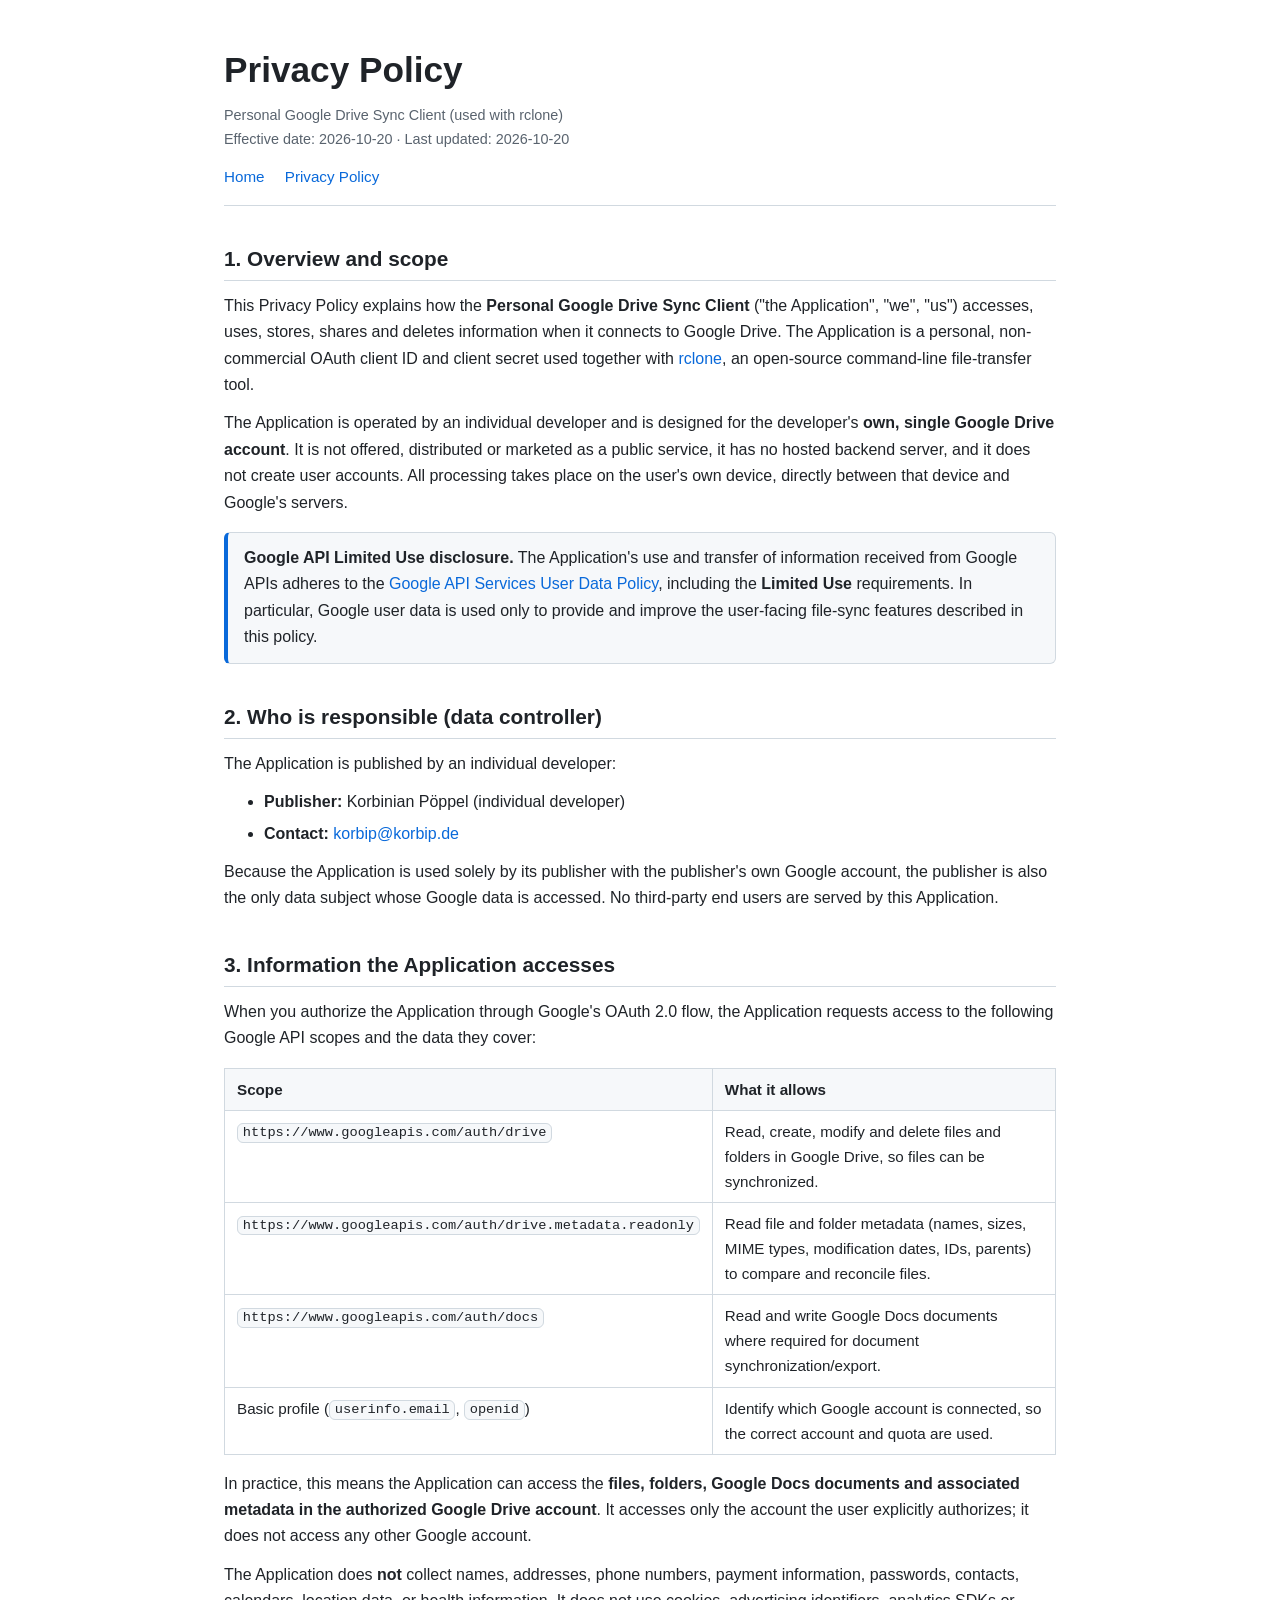
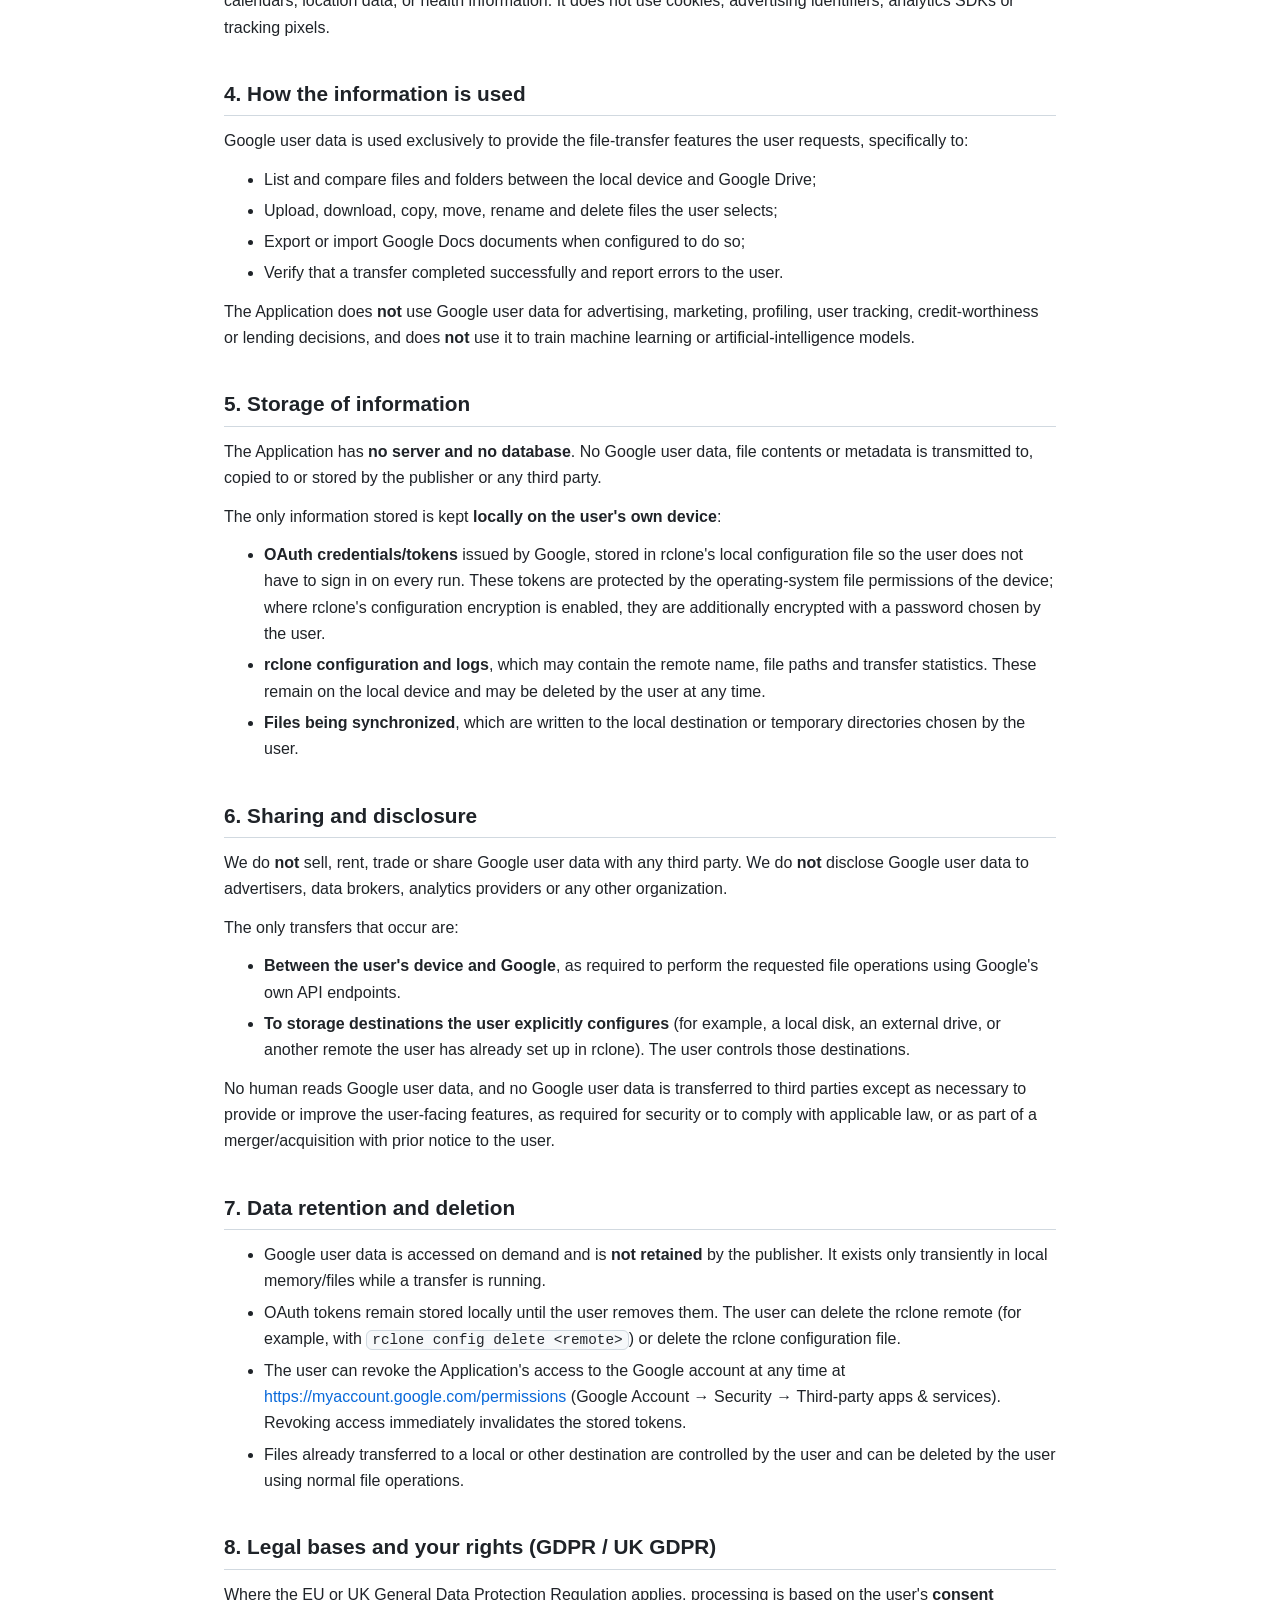
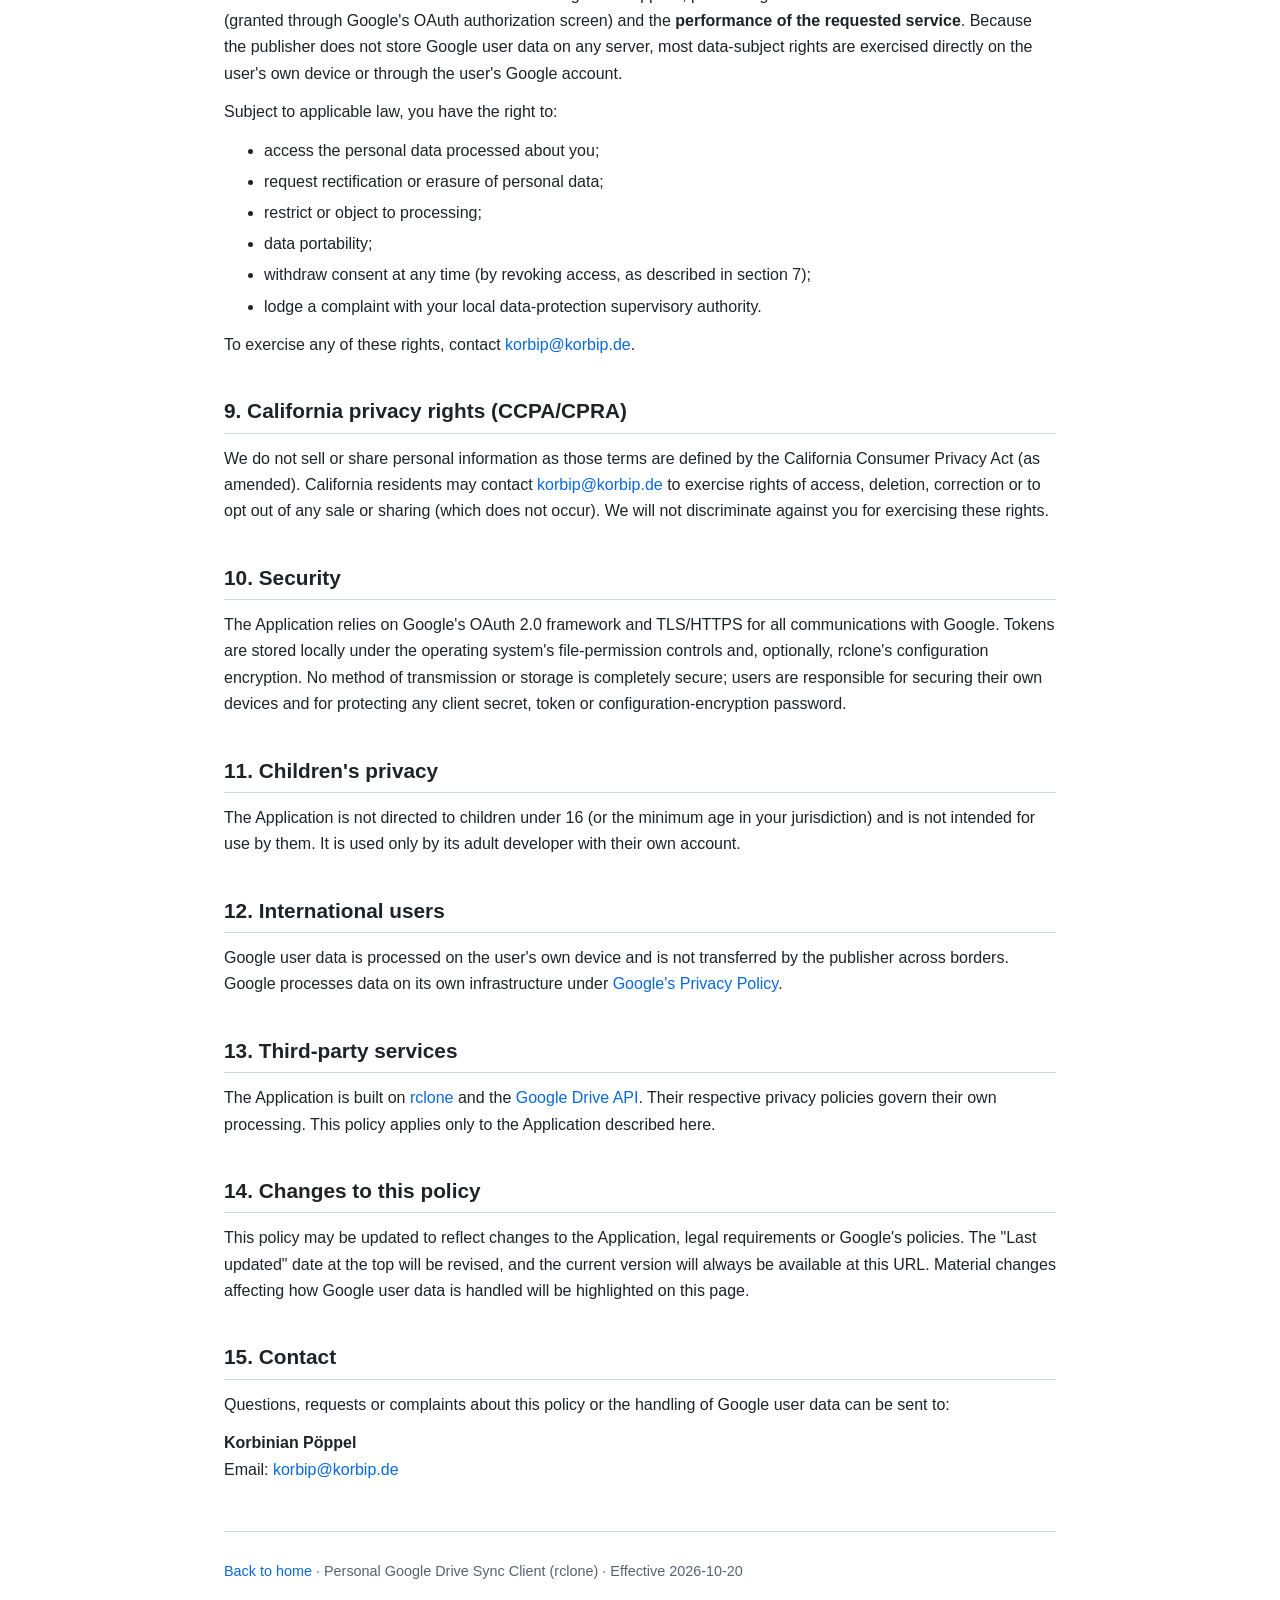
==== privacy.html @ c734d32d "Add GitHub Pages home page and privacy policy for Google OAuth" ====
<!DOCTYPE html>
<html lang="en">
<head>
  <meta charset="utf-8">
  <meta name="viewport" content="width=device-width, initial-scale=1">
  <title>Privacy Policy — Personal Google Drive Sync Client (rclone)</title>
  <meta name="description" content="Privacy policy for a personal, single-user Google Drive API client used with rclone, including Google API Limited Use disclosures.">
  <link rel="stylesheet" href="style.css">
</head>
<body>
<main>
  <header>
    <h1>Privacy Policy</h1>
    <p class="meta">
      Personal Google Drive Sync Client (used with rclone)<br>
      Effective date: 2026-10-20 &middot; Last updated: 2026-10-20
    </p>
    <nav>
      <a href="index.html">Home</a>
      <a href="privacy.html">Privacy Policy</a>
    </nav>
  </header>

  <section>
    <h2>1. Overview and scope</h2>
    <p>
      This Privacy Policy explains how the <strong>Personal Google Drive Sync
      Client</strong> ("the Application", "we", "us") accesses, uses, stores,
      shares and deletes information when it connects to Google Drive. The
      Application is a personal, non-commercial OAuth client ID and client secret
      used together with <a href="https://rclone.org/" rel="noopener">rclone</a>,
      an open-source command-line file-transfer tool.
    </p>
    <p>
      The Application is operated by an individual developer and is designed for
      the developer's <strong>own, single Google Drive account</strong>. It is not
      offered, distributed or marketed as a public service, it has no hosted
      backend server, and it does not create user accounts. All processing takes
      place on the user's own device, directly between that device and Google's
      servers.
    </p>
    <div class="note">
      <strong>Google API Limited Use disclosure.</strong>
      The Application's use and transfer of information received from Google APIs
      adheres to the
      <a href="https://developers.google.com/terms/api-services-user-data-policy" rel="noopener">Google API Services User Data Policy</a>,
      including the <strong>Limited Use</strong> requirements. In particular, Google
      user data is used only to provide and improve the user-facing file-sync
      features described in this policy.
    </div>
  </section>

  <section>
    <h2>2. Who is responsible (data controller)</h2>
    <p>
      The Application is published by an individual developer:
    </p>
    <ul>
      <li><strong>Publisher:</strong> Korbinian Pöppel (individual developer)</li>
      <li><strong>Contact:</strong> <a href="mailto:korbip@korbip.de">korbip@korbip.de</a></li>
    </ul>
    <p>
      Because the Application is used solely by its publisher with the
      publisher's own Google account, the publisher is also the only data subject
      whose Google data is accessed. No third-party end users are served by this
      Application.
    </p>
  </section>

  <section>
    <h2>3. Information the Application accesses</h2>
    <p>
      When you authorize the Application through Google's OAuth 2.0 flow, the
      Application requests access to the following Google API scopes and the data
      they cover:
    </p>
    <table>
      <tr>
        <th>Scope</th>
        <th>What it allows</th>
      </tr>
      <tr>
        <td><code>https://www.googleapis.com/auth/drive</code></td>
        <td>Read, create, modify and delete files and folders in Google Drive, so files can be synchronized.</td>
      </tr>
      <tr>
        <td><code>https://www.googleapis.com/auth/drive.metadata.readonly</code></td>
        <td>Read file and folder metadata (names, sizes, MIME types, modification dates, IDs, parents) to compare and reconcile files.</td>
      </tr>
      <tr>
        <td><code>https://www.googleapis.com/auth/docs</code></td>
        <td>Read and write Google Docs documents where required for document synchronization/export.</td>
      </tr>
      <tr>
        <td>Basic profile (<code>userinfo.email</code>, <code>openid</code>)</td>
        <td>Identify which Google account is connected, so the correct account and quota are used.</td>
      </tr>
    </table>
    <p>
      In practice, this means the Application can access the <strong>files,
      folders, Google Docs documents and associated metadata in the authorized
      Google Drive account</strong>. It accesses only the account the user
      explicitly authorizes; it does not access any other Google account.
    </p>
    <p>
      The Application does <strong>not</strong> collect names, addresses, phone
      numbers, payment information, passwords, contacts, calendars, location data,
      or health information. It does not use cookies, advertising identifiers,
      analytics SDKs or tracking pixels.
    </p>
  </section>

  <section>
    <h2>4. How the information is used</h2>
    <p>Google user data is used exclusively to provide the file-transfer features the user requests, specifically to:</p>
    <ul>
      <li>List and compare files and folders between the local device and Google Drive;</li>
      <li>Upload, download, copy, move, rename and delete files the user selects;</li>
      <li>Export or import Google Docs documents when configured to do so;</li>
      <li>Verify that a transfer completed successfully and report errors to the user.</li>
    </ul>
    <p>
      The Application does <strong>not</strong> use Google user data for
      advertising, marketing, profiling, user tracking, credit-worthiness or
      lending decisions, and does <strong>not</strong> use it to train machine
      learning or artificial-intelligence models.
    </p>
  </section>

  <section>
    <h2>5. Storage of information</h2>
    <p>
      The Application has <strong>no server and no database</strong>. No Google
      user data, file contents or metadata is transmitted to, copied to or stored
      by the publisher or any third party.
    </p>
    <p>The only information stored is kept <strong>locally on the user's own device</strong>:</p>
    <ul>
      <li>
        <strong>OAuth credentials/tokens</strong> issued by Google, stored in
        rclone's local configuration file so the user does not have to sign in on
        every run. These tokens are protected by the operating-system file
        permissions of the device; where rclone's configuration encryption is
        enabled, they are additionally encrypted with a password chosen by the
        user.
      </li>
      <li>
        <strong>rclone configuration and logs</strong>, which may contain the
        remote name, file paths and transfer statistics. These remain on the local
        device and may be deleted by the user at any time.
      </li>
      <li>
        <strong>Files being synchronized</strong>, which are written to the local
        destination or temporary directories chosen by the user.
      </li>
    </ul>
  </section>

  <section>
    <h2>6. Sharing and disclosure</h2>
    <p>
      We do <strong>not</strong> sell, rent, trade or share Google user data with
      any third party. We do <strong>not</strong> disclose Google user data to
      advertisers, data brokers, analytics providers or any other organization.
    </p>
    <p>
      The only transfers that occur are:
    </p>
    <ul>
      <li>
        <strong>Between the user's device and Google</strong>, as required to
        perform the requested file operations using Google's own API endpoints.
      </li>
      <li>
        <strong>To storage destinations the user explicitly configures</strong>
        (for example, a local disk, an external drive, or another remote the user
        has already set up in rclone). The user controls those destinations.
      </li>
    </ul>
    <p>
      No human reads Google user data, and no Google user data is transferred to
      third parties except as necessary to provide or improve the user-facing
      features, as required for security or to comply with applicable law, or as
      part of a merger/acquisition with prior notice to the user.
    </p>
  </section>

  <section>
    <h2>7. Data retention and deletion</h2>
    <ul>
      <li>
        Google user data is accessed on demand and is <strong>not retained</strong>
        by the publisher. It exists only transiently in local memory/files while a
        transfer is running.
      </li>
      <li>
        OAuth tokens remain stored locally until the user removes them. The user
        can delete the rclone remote (for example, with <code>rclone config
        delete &lt;remote&gt;</code>) or delete the rclone configuration file.
      </li>
      <li>
        The user can revoke the Application's access to the Google account at any
        time at
        <a href="https://myaccount.google.com/permissions" rel="noopener">https://myaccount.google.com/permissions</a>
        (Google Account &rarr; Security &rarr; Third-party apps &amp; services).
        Revoking access immediately invalidates the stored tokens.
      </li>
      <li>
        Files already transferred to a local or other destination are controlled
        by the user and can be deleted by the user using normal file operations.
      </li>
    </ul>
  </section>

  <section>
    <h2>8. Legal bases and your rights (GDPR / UK GDPR)</h2>
    <p>
      Where the EU or UK General Data Protection Regulation applies, processing is
      based on the user's <strong>consent</strong> (granted through Google's OAuth
      authorization screen) and the <strong>performance of the requested
      service</strong>. Because the publisher does not store Google user data on
      any server, most data-subject rights are exercised directly on the user's
      own device or through the user's Google account.
    </p>
    <p>Subject to applicable law, you have the right to:</p>
    <ul>
      <li>access the personal data processed about you;</li>
      <li>request rectification or erasure of personal data;</li>
      <li>restrict or object to processing;</li>
      <li>data portability;</li>
      <li>withdraw consent at any time (by revoking access, as described in section 7);</li>
      <li>lodge a complaint with your local data-protection supervisory authority.</li>
    </ul>
    <p>
      To exercise any of these rights, contact
      <a href="mailto:korbip@korbip.de">korbip@korbip.de</a>.
    </p>
  </section>

  <section>
    <h2>9. California privacy rights (CCPA/CPRA)</h2>
    <p>
      We do not sell or share personal information as those terms are defined by
      the California Consumer Privacy Act (as amended). California residents may
      contact <a href="mailto:korbip@korbip.de">korbip@korbip.de</a> to exercise
      rights of access, deletion, correction or to opt out of any sale or sharing
      (which does not occur). We will not discriminate against you for exercising
      these rights.
    </p>
  </section>

  <section>
    <h2>10. Security</h2>
    <p>
      The Application relies on Google's OAuth 2.0 framework and TLS/HTTPS for all
      communications with Google. Tokens are stored locally under the operating
      system's file-permission controls and, optionally, rclone's configuration
      encryption. No method of transmission or storage is completely secure;
      users are responsible for securing their own devices and for protecting any
      client secret, token or configuration-encryption password.
    </p>
  </section>

  <section>
    <h2>11. Children's privacy</h2>
    <p>
      The Application is not directed to children under 16 (or the minimum age in
      your jurisdiction) and is not intended for use by them. It is used only by
      its adult developer with their own account.
    </p>
  </section>

  <section>
    <h2>12. International users</h2>
    <p>
      Google user data is processed on the user's own device and is not
      transferred by the publisher across borders. Google processes data on its
      own infrastructure under
      <a href="https://policies.google.com/privacy" rel="noopener">Google's Privacy Policy</a>.
    </p>
  </section>

  <section>
    <h2>13. Third-party services</h2>
    <p>
      The Application is built on
      <a href="https://rclone.org/" rel="noopener">rclone</a> and the
      <a href="https://developers.google.com/drive" rel="noopener">Google Drive API</a>.
      Their respective privacy policies govern their own processing. This policy
      applies only to the Application described here.
    </p>
  </section>

  <section>
    <h2>14. Changes to this policy</h2>
    <p>
      This policy may be updated to reflect changes to the Application, legal
      requirements or Google's policies. The "Last updated" date at the top will
      be revised, and the current version will always be available at this URL.
      Material changes affecting how Google user data is handled will be
      highlighted on this page.
    </p>
  </section>

  <section>
    <h2>15. Contact</h2>
    <p>
      Questions, requests or complaints about this policy or the handling of
      Google user data can be sent to:
    </p>
    <p>
      <strong>Korbinian Pöppel</strong><br>
      Email: <a href="mailto:korbip@korbip.de">korbip@korbip.de</a>
    </p>
  </section>

  <footer>
    <p>
      <a href="index.html">Back to home</a> &middot;
      Personal Google Drive Sync Client (rclone) &middot;
      Effective 2026-10-20
    </p>
  </footer>
</main>
</body>
</html>
---- style.css ----
/* Shared stylesheet for the rclone Google Drive client pages.
   Kept intentionally simple so it renders reliably on GitHub Pages. */

:root {
  --bg: #ffffff;
  --fg: #1f2328;
  --muted: #59636e;
  --accent: #0969da;
  --border: #d1d9e0;
  --code-bg: #f6f8fa;
  --max-width: 52rem;
}

@media (prefers-color-scheme: dark) {
  :root {
    --bg: #0d1117;
    --fg: #e6edf3;
    --muted: #9198a1;
    --accent: #4493f8;
    --border: #3d444d;
    --code-bg: #151b23;
  }
}

* {
  box-sizing: border-box;
}

html {
  -webkit-text-size-adjust: 100%;
}

body {
  margin: 0;
  background: var(--bg);
  color: var(--fg);
  font-family: -apple-system, BlinkMacSystemFont, "Segoe UI", "Noto Sans",
    Helvetica, Arial, sans-serif;
  font-size: 16px;
  line-height: 1.65;
  padding: 2rem 1rem 4rem;
}

main {
  max-width: var(--max-width);
  margin: 0 auto;
}

header {
  border-bottom: 1px solid var(--border);
  margin-bottom: 2rem;
  padding-bottom: 1rem;
}

h1 {
  font-size: 1.9rem;
  line-height: 1.25;
  margin: 0 0 0.25rem;
}

h2 {
  font-size: 1.3rem;
  margin: 2.25rem 0 0.75rem;
  padding-bottom: 0.25rem;
  border-bottom: 1px solid var(--border);
}

h3 {
  font-size: 1.05rem;
  margin: 1.5rem 0 0.5rem;
}

p,
ul,
ol {
  margin: 0.75rem 0;
}

li {
  margin: 0.3rem 0;
}

a {
  color: var(--accent);
  text-decoration: none;
}

a:hover {
  text-decoration: underline;
}

code {
  background: var(--code-bg);
  border: 1px solid var(--border);
  border-radius: 6px;
  padding: 0.1em 0.35em;
  font-size: 0.9em;
  font-family: ui-monospace, SFMono-Regular, "SF Mono", Menlo, Consolas,
    "Liberation Mono", monospace;
}

.note {
  background: var(--code-bg);
  border: 1px solid var(--border);
  border-left: 4px solid var(--accent);
  border-radius: 6px;
  padding: 0.75rem 1rem;
  margin: 1rem 0;
  color: var(--fg);
}

.meta {
  color: var(--muted);
  font-size: 0.9rem;
}

nav {
  margin-top: 0.75rem;
  font-size: 0.95rem;
}

nav a {
  margin-right: 1rem;
}

footer {
  border-top: 1px solid var(--border);
  margin-top: 3rem;
  padding-top: 1rem;
  color: var(--muted);
  font-size: 0.9rem;
}

table {
  border-collapse: collapse;
  width: 100%;
  margin: 1rem 0;
  font-size: 0.95rem;
}

th,
td {
  border: 1px solid var(--border);
  padding: 0.5rem 0.75rem;
  text-align: left;
  vertical-align: top;
}

th {
  background: var(--code-bg);
}

@media (min-width: 640px) {
  body {
    padding: 3rem 2rem 5rem;
  }
  h1 {
    font-size: 2.2rem;
  }
}
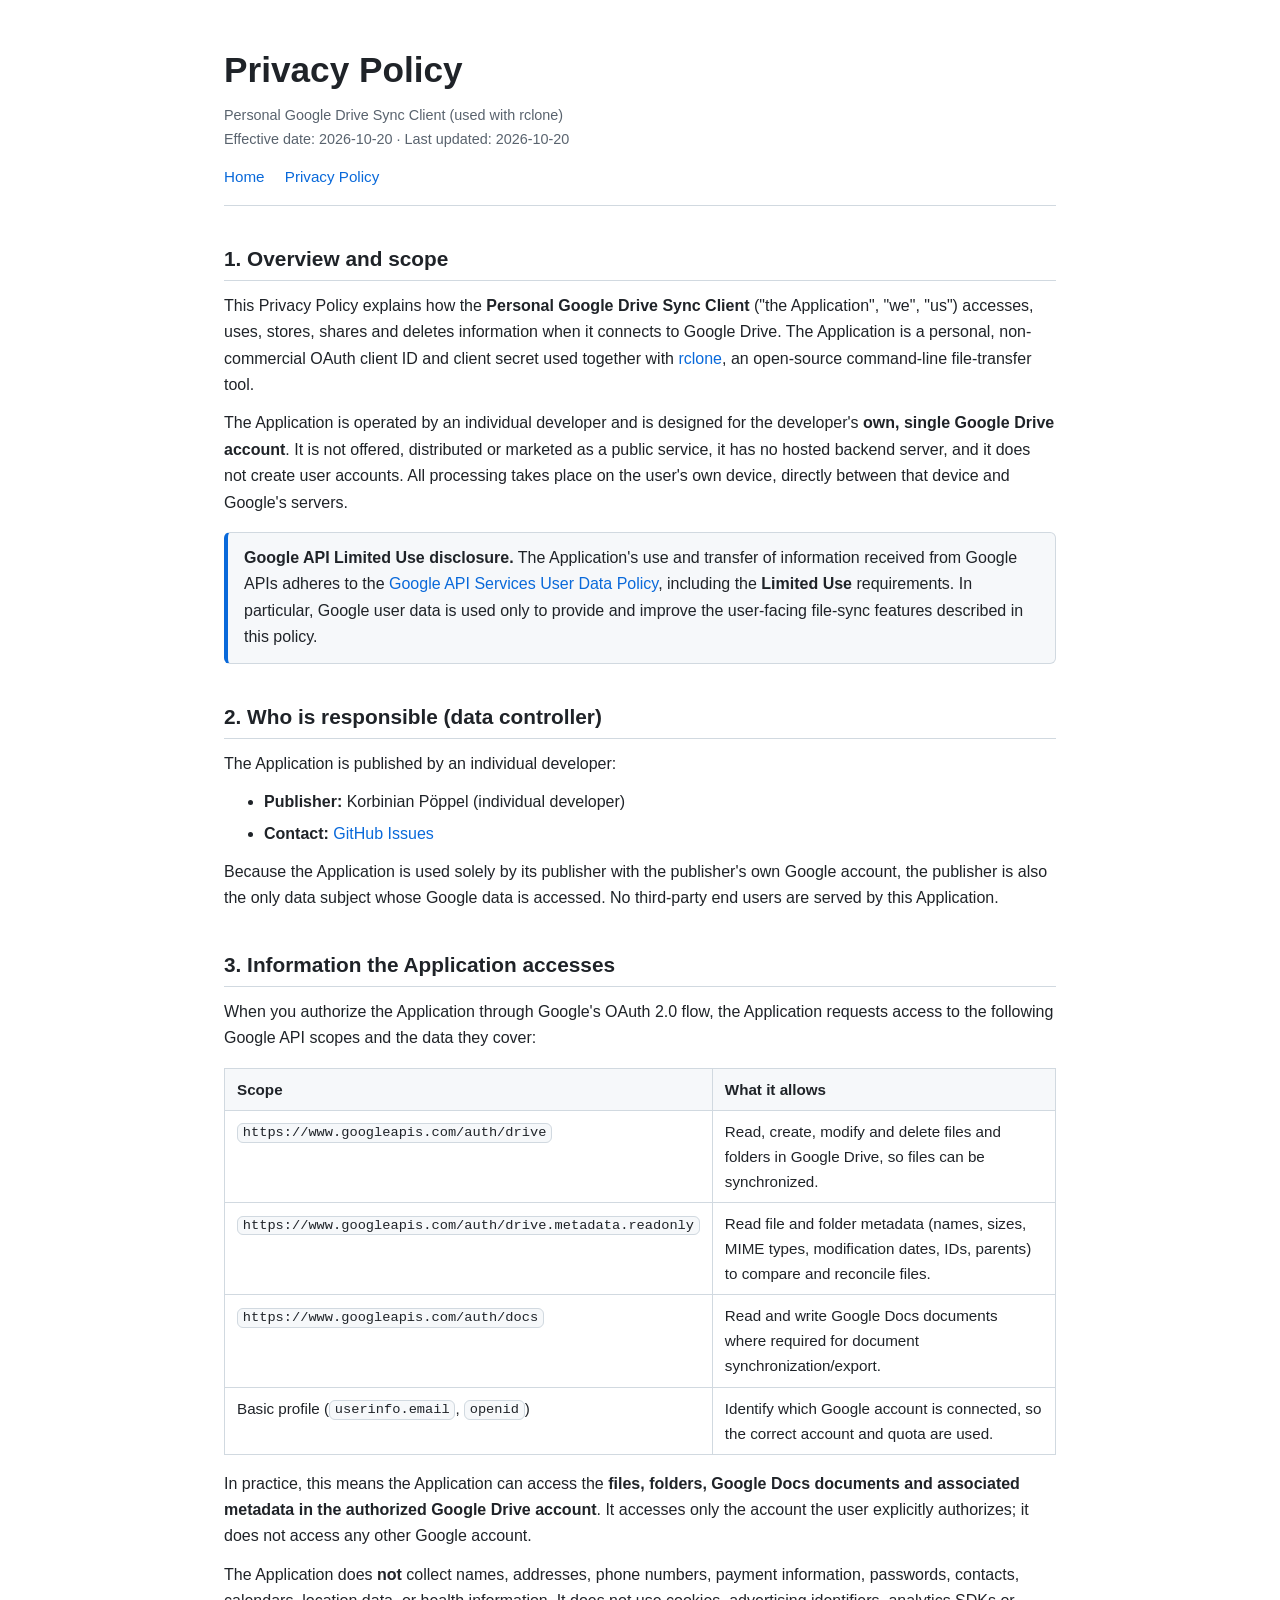
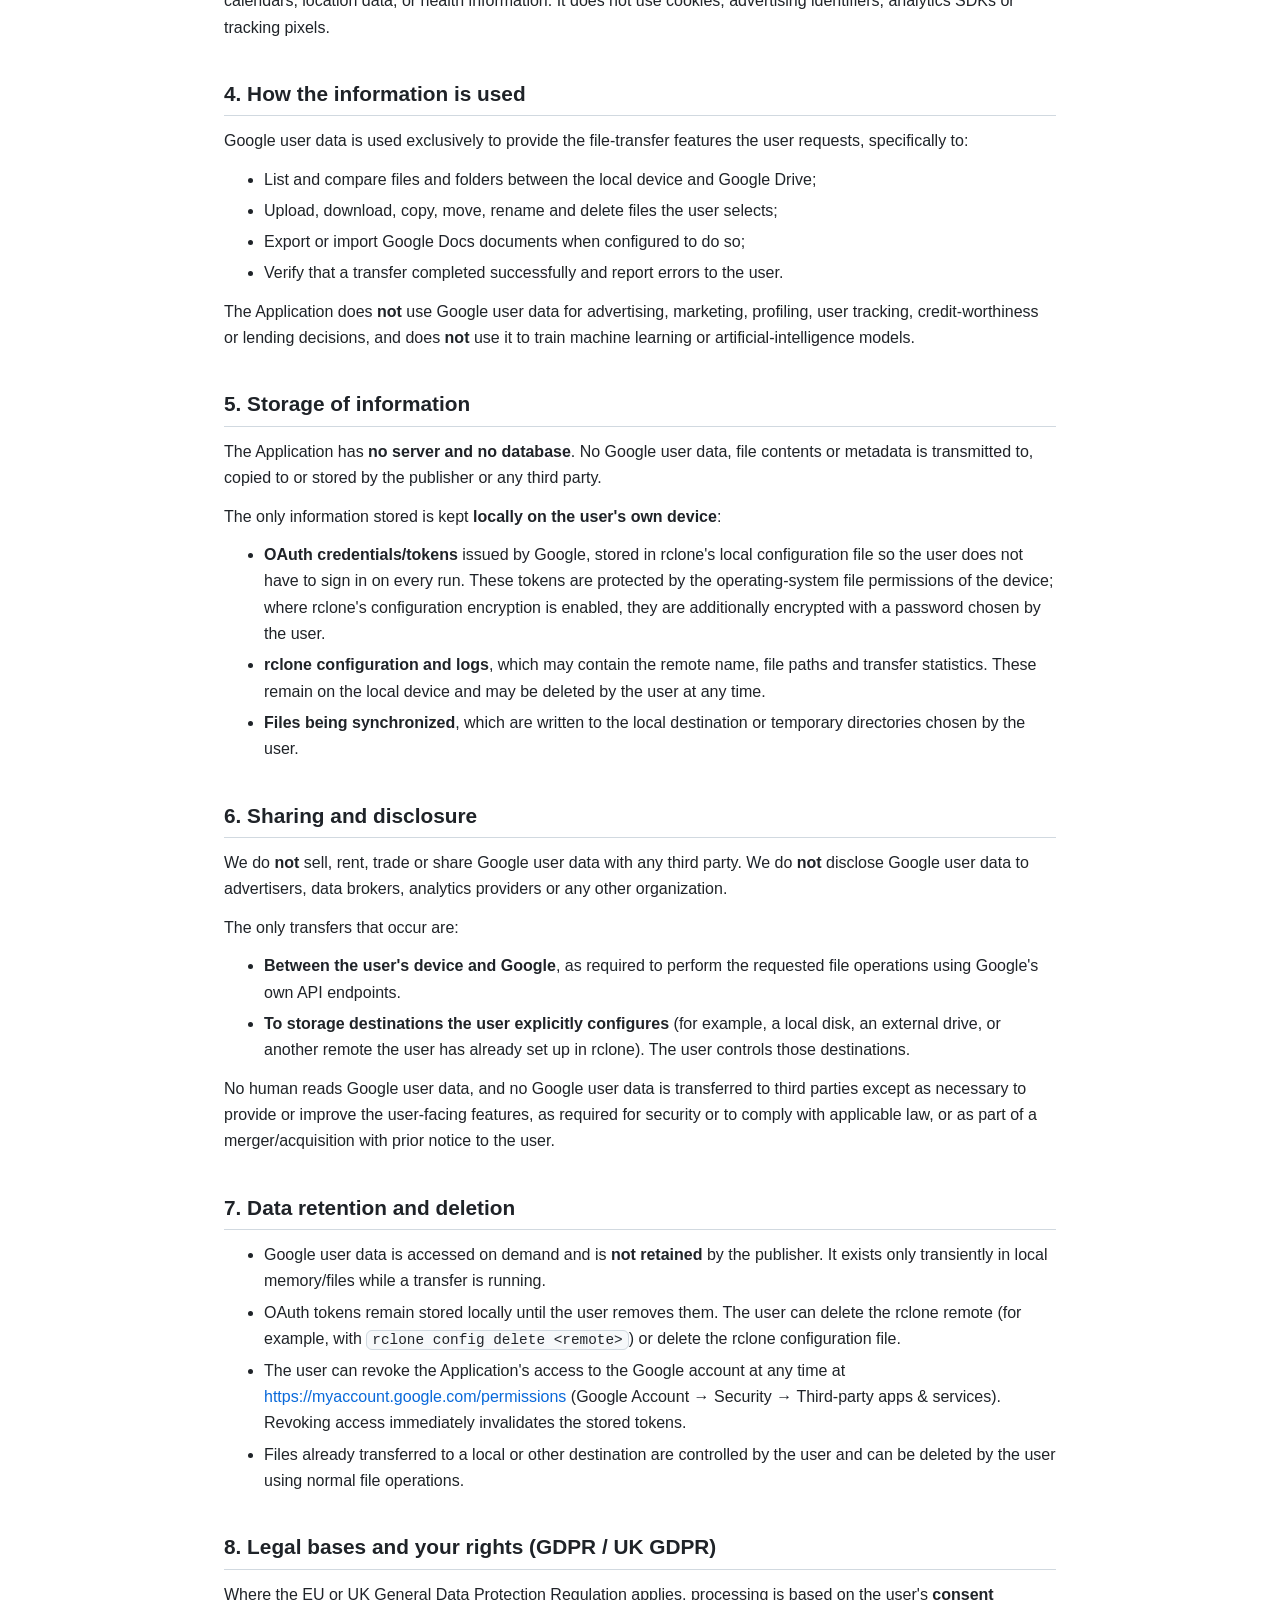
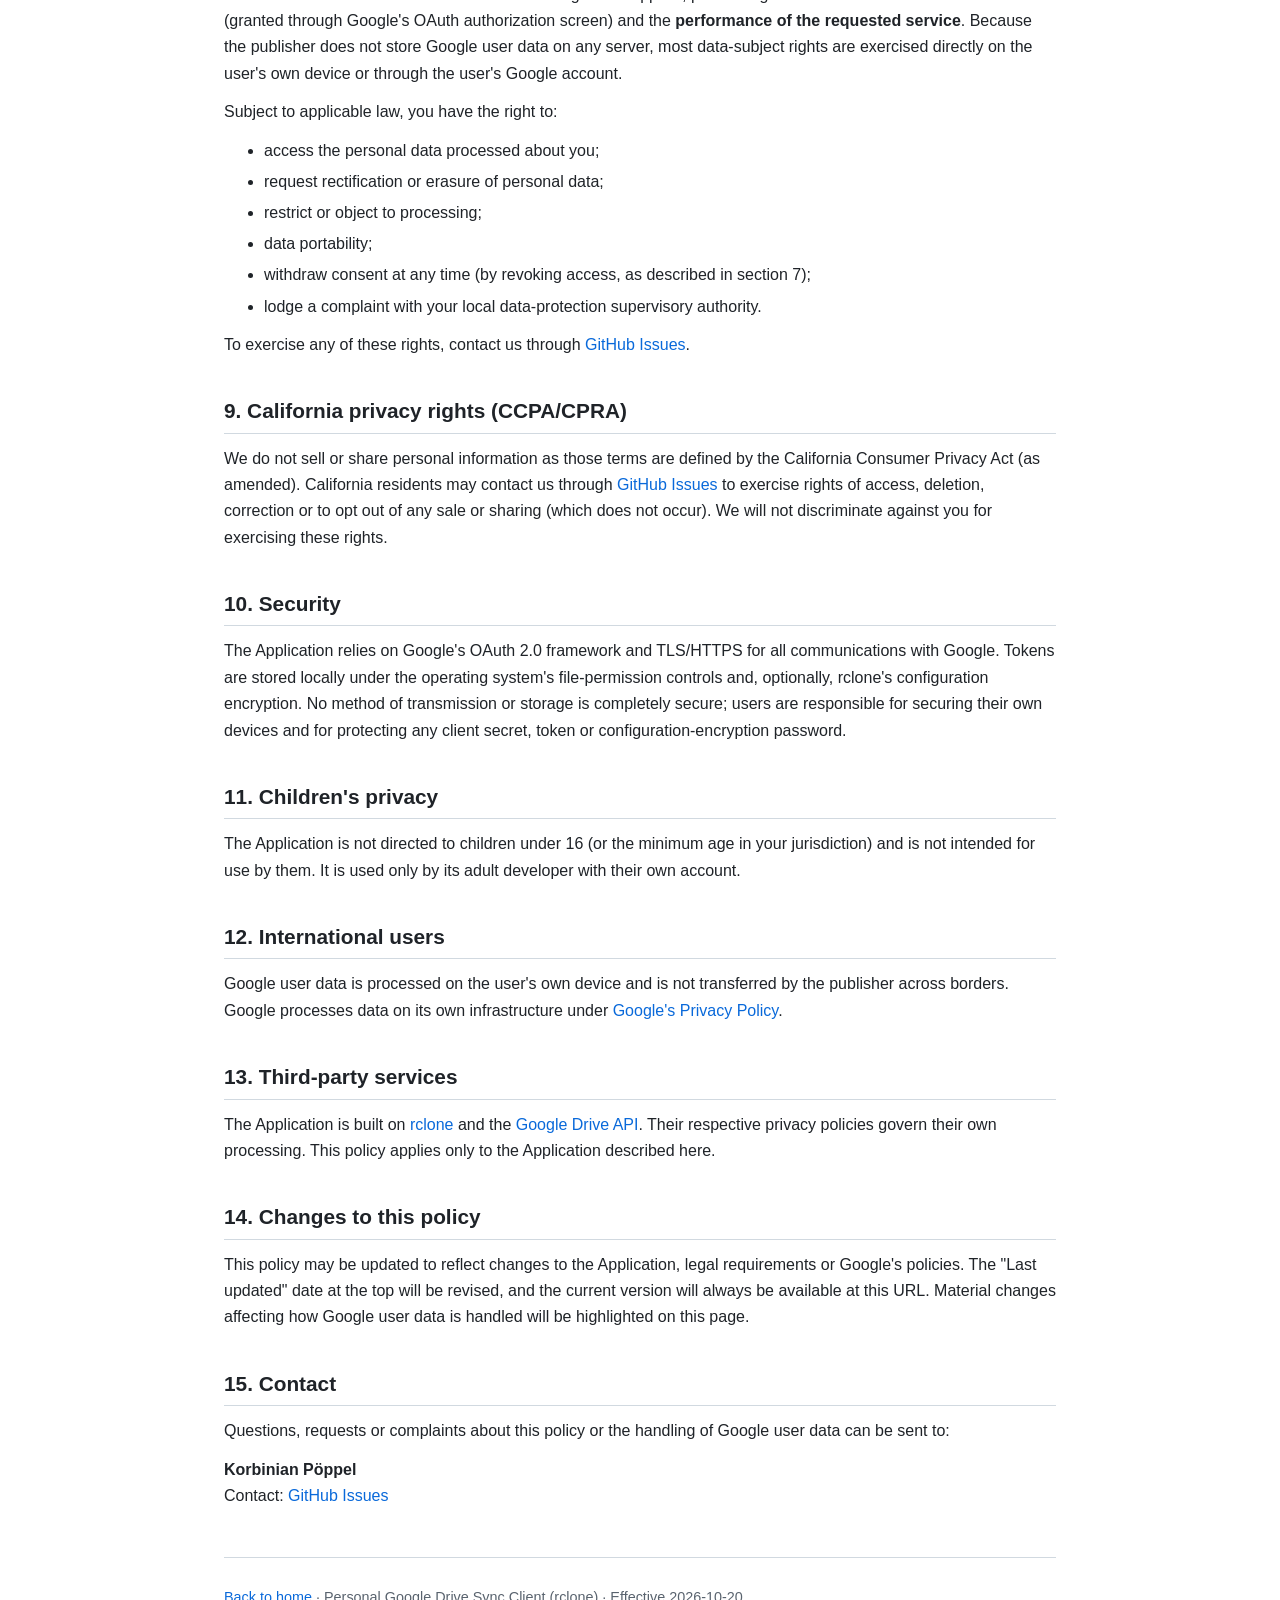
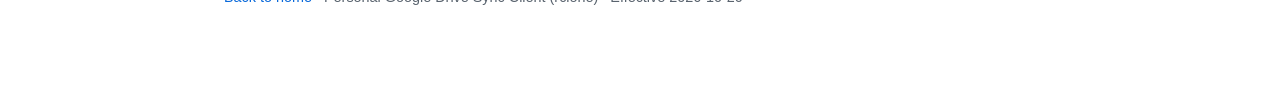
==== commit 04b77604: "Replace public email with GitHub Issues contact link" ====
--- a/privacy.html
+++ b/privacy.html
@@ -57,7 +57,7 @@
     </p>
     <ul>
       <li><strong>Publisher:</strong> Korbinian Pöppel (individual developer)</li>
-      <li><strong>Contact:</strong> <a href="mailto:korbip@korbip.de">korbip@korbip.de</a></li>
+      <li><strong>Contact:</strong> <a href="https://github.com/kpoeppel/gdrive_rclone/issues" rel="noopener">GitHub Issues</a></li>
     </ul>
     <p>
       Because the Application is used solely by its publisher with the
@@ -232,8 +232,8 @@
       <li>lodge a complaint with your local data-protection supervisory authority.</li>
     </ul>
     <p>
-      To exercise any of these rights, contact
-      <a href="mailto:korbip@korbip.de">korbip@korbip.de</a>.
+      To exercise any of these rights, contact us through
+      <a href="https://github.com/kpoeppel/gdrive_rclone/issues" rel="noopener">GitHub Issues</a>.
     </p>
   </section>
 
@@ -242,7 +242,8 @@
     <p>
       We do not sell or share personal information as those terms are defined by
       the California Consumer Privacy Act (as amended). California residents may
-      contact <a href="mailto:korbip@korbip.de">korbip@korbip.de</a> to exercise
+      contact us through
+      <a href="https://github.com/kpoeppel/gdrive_rclone/issues" rel="noopener">GitHub Issues</a> to exercise
       rights of access, deletion, correction or to opt out of any sale or sharing
       (which does not occur). We will not discriminate against you for exercising
       these rights.
@@ -310,7 +311,7 @@
     </p>
     <p>
       <strong>Korbinian Pöppel</strong><br>
-      Email: <a href="mailto:korbip@korbip.de">korbip@korbip.de</a>
+      Contact: <a href="https://github.com/kpoeppel/gdrive_rclone/issues" rel="noopener">GitHub Issues</a>
     </p>
   </section>
 
